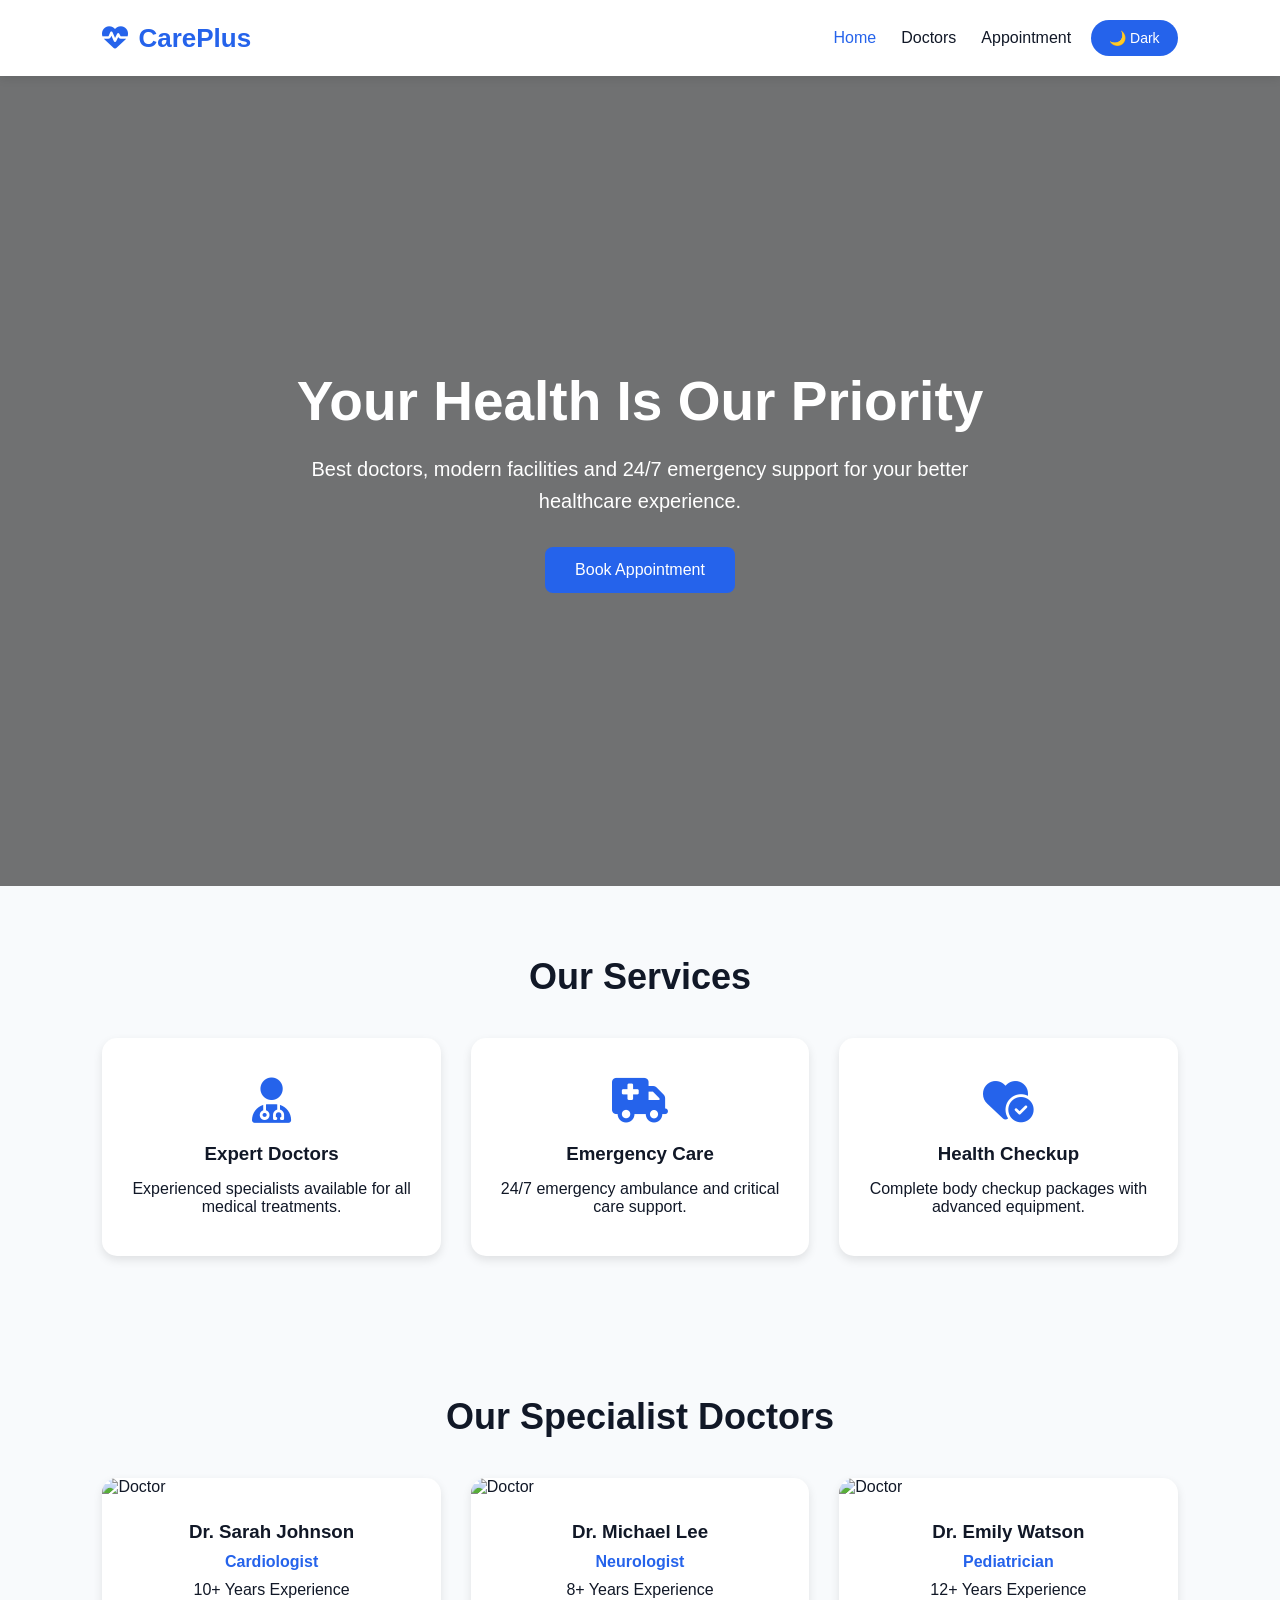
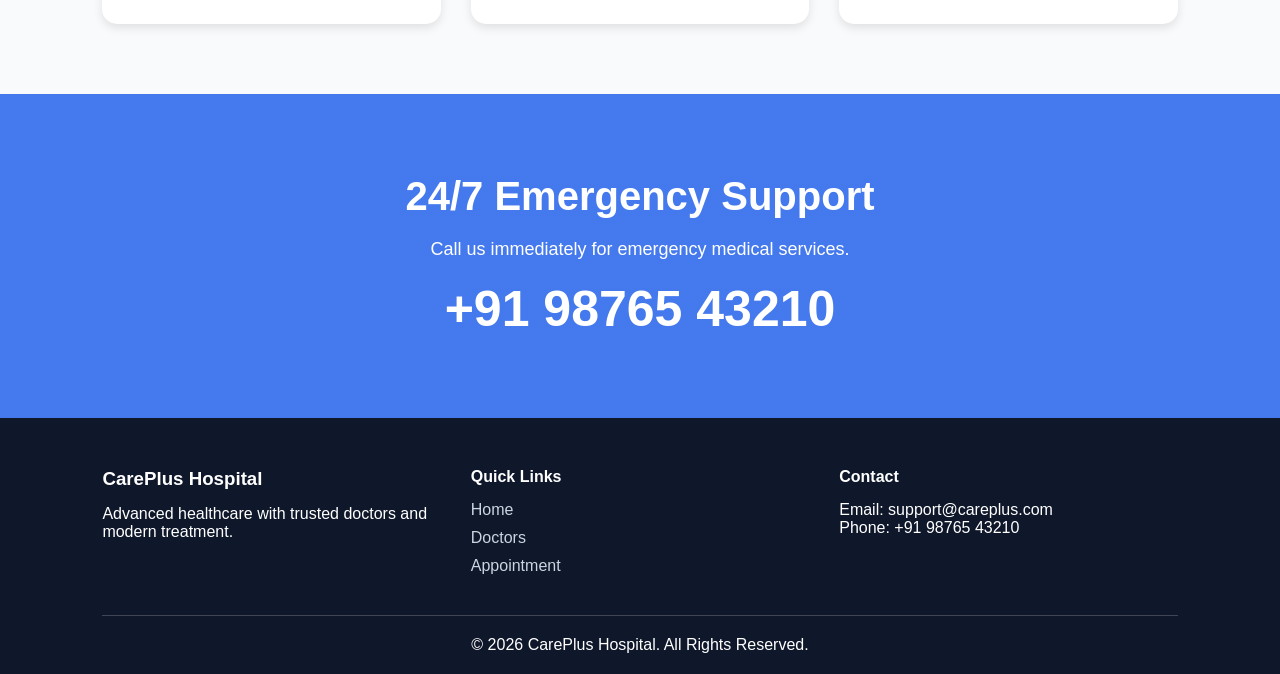
==== index.html @ 38e8717f "Hospital Management Website Project" ====
<!DOCTYPE html>
<html lang="en">

<head>

    <meta charset="UTF-8">

    <meta name="viewport" content="width=device-width, initial-scale=1.0">

    <title>CarePlus Hospital</title>

    <!-- CSS -->

    <link rel="stylesheet" href="css/style.css">

    <!-- FONT AWESOME -->

    <link rel="stylesheet"
        href="https://cdnjs.cloudflare.com/ajax/libs/font-awesome/6.5.1/css/all.min.css"/>

</head>

<body>

    <!-- NAVBAR -->

    <header class="navbar">

        <div class="logo">

            <i class="fa-solid fa-heart-pulse"></i>

            CarePlus

        </div>

        <!-- MOBILE MENU BUTTON -->

        <button class="menu-toggle" id="menuToggle">

            <i class="fa-solid fa-bars"></i>

        </button>

        <nav class="nav-container" id="navContainer">

            <ul class="nav-links">

                <li>
                    <a href="index.html" class="active">Home</a>
                </li>

                <li>
                    <a href="doctors.html">Doctors</a>
                </li>

                <li>
                    <a href="appointment.html">Appointment</a>
                </li>

            </ul>

            <!-- DARK MODE -->

            <button id="themeToggle" class="theme-btn">

                🌙 Dark

            </button>

        </nav>

    </header>

    <!-- HERO SECTION -->

    <section class="hero">

        <div class="hero-content">

            <h1>Your Health Is Our Priority</h1>

            <p>
                Best doctors, modern facilities and 24/7 emergency support
                for your better healthcare experience.
            </p>

            <a href="appointment.html" class="btn-primary">

                Book Appointment

            </a>

        </div>

    </section>

    <!-- SERVICES SECTION -->

    <section class="services-section">

        <h2>Our Services</h2>

        <div class="services-grid">

            <!-- SERVICE 1 -->

            <div class="service-card">

                <i class="fa-solid fa-user-doctor"></i>

                <h3>Expert Doctors</h3>

                <p>
                    Experienced specialists available for all medical treatments.
                </p>

            </div>

            <!-- SERVICE 2 -->

            <div class="service-card">

                <i class="fa-solid fa-truck-medical"></i>

                <h3>Emergency Care</h3>

                <p>
                    24/7 emergency ambulance and critical care support.
                </p>

            </div>

            <!-- SERVICE 3 -->

            <div class="service-card">

                <i class="fa-solid fa-heart-circle-check"></i>

                <h3>Health Checkup</h3>

                <p>
                    Complete body checkup packages with advanced equipment.
                </p>

            </div>

        </div>

    </section>

    <!-- DOCTORS SECTION -->

    <section class="doctors-section">

        <h2>Our Specialist Doctors</h2>

        <div class="doctor-grid">

            <!-- DOCTOR 1 -->

            <div class="doctor-card">

                <img
                    src="https://images.unsplash.com/photo-1612349317150-e413f6a5b16d?q=80&w=1200&auto=format&fit=crop"
                    alt="Doctor"
                    class="doctor-img">

                <div class="doctor-content">

                    <h3>Dr. Sarah Johnson</h3>

                    <p>Cardiologist</p>

                    <span>10+ Years Experience</span>

                </div>

            </div>

            <!-- DOCTOR 2 -->

            <div class="doctor-card">

                <img
                    src="https://images.unsplash.com/photo-1559839734-2b71ea197ec2?q=80&w=1200&auto=format&fit=crop"
                    alt="Doctor"
                    class="doctor-img">

                <div class="doctor-content">

                    <h3>Dr. Michael Lee</h3>

                    <p>Neurologist</p>

                    <span>8+ Years Experience</span>

                </div>

            </div>

            <!-- DOCTOR 3 -->

            <div class="doctor-card">

                <img
                    src="https://images.unsplash.com/photo-1594824476967-48c8b964273f?q=80&w=1200&auto=format&fit=crop"
                    alt="Doctor"
                    class="doctor-img">

                <div class="doctor-content">

                    <h3>Dr. Emily Watson</h3>

                    <p>Pediatrician</p>

                    <span>12+ Years Experience</span>

                </div>

            </div>

        </div>

    </section>

    <!-- EMERGENCY SECTION -->

    <section class="emergency-section">

        <div class="emergency-content">

            <h2>24/7 Emergency Support</h2>

            <p>
                Call us immediately for emergency medical services.
            </p>

            <h1>+91 98765 43210</h1>

        </div>

    </section>

    <!-- FOOTER -->

    <footer class="main-footer">

        <div class="footer-grid">

            <div>

                <h3>CarePlus Hospital</h3>

                <p>
                    Advanced healthcare with trusted doctors and modern treatment.
                </p>

            </div>

            <div>

                <h4>Quick Links</h4>

                <ul>

                    <li>
                        <a href="index.html">Home</a>
                    </li>

                    <li>
                        <a href="doctors.html">Doctors</a>
                    </li>

                    <li>
                        <a href="appointment.html">Appointment</a>
                    </li>

                </ul>

            </div>

            <div>

                <h4>Contact</h4>

                <p>Email: support@careplus.com</p>

                <p>Phone: +91 98765 43210</p>

            </div>

        </div>

        <div class="footer-bottom">

            <p>

                © 2026 CarePlus Hospital. All Rights Reserved.

            </p>

        </div>

    </footer>

    <!-- JS -->

    <script src="js/script.js"></script>

</body>

</html>
---- css/style.css ----
/* ROOT COLORS */

:root{

    --bg:#f8fafc;
    --card:#ffffff;
    --text:#111827;
    --primary:#2563eb;
    --dark:#111827;

}

/* DARK MODE */

[data-theme="dark"]{

    --bg:#111827;
    --card:#1f2937;
    --text:#f9fafb;

}

/* RESET */

*{
    margin:0;
    padding:0;
    box-sizing:border-box;
    font-family:Arial,sans-serif;
}

body{
    background:var(--bg);
    color:var(--text);
    transition:0.3s;
}

/* NAVBAR */

.navbar{
    display:flex;
    justify-content:space-between;
    align-items:center;
    padding:20px 8%;
    background:var(--card);
    position:sticky;
    top:0;
    z-index:100;
    box-shadow:0 2px 10px rgba(0,0,0,0.1);
}

.logo{
    font-size:26px;
    font-weight:bold;
    color:var(--primary);
    display:flex;
    align-items:center;
    gap:10px;
}

.nav-container{
    display:flex;
    align-items:center;
    gap:20px;
}

.nav-links{
    display:flex;
    list-style:none;
}

.nav-links li{
    margin-left:25px;
}

.nav-links a{
    text-decoration:none;
    color:var(--text);
    font-weight:500;
    transition:0.3s;
}

.nav-links a:hover{
    color:var(--primary);
}

.nav-links .active{
    color:var(--primary);
}

.theme-btn{
    border:none;
    padding:10px 18px;
    border-radius:30px;
    cursor:pointer;
    background:var(--primary);
    color:white;
    font-size:14px;
}

/* HERO */

.hero{
    height:90vh;

    background:
    linear-gradient(rgba(0,0,0,0.55),rgba(0,0,0,0.55)),
    url('https://images.unsplash.com/photo-1586773860418-d37222d8fce3?q=80&w=1600&auto=format&fit=crop');

    background-size:cover;
    background-position:center;
    background-repeat:no-repeat;

    display:flex;
    justify-content:center;
    align-items:center;
    text-align:center;

    color:white;
    padding:20px;
}

.hero-content{
    max-width:700px;
}

.hero-content h1{
    font-size:55px;
    margin-bottom:20px;
}

.hero-content p{
    font-size:20px;
    margin-bottom:30px;
    line-height:1.6;
}

.btn-primary{
    display:inline-block;
    background:var(--primary);
    color:white;
    text-decoration:none;
    padding:14px 30px;
    border-radius:8px;
    transition:0.3s;
}

.btn-primary:hover{
    opacity:0.9;
}

/* SERVICES */

.services-section{
    padding:70px 8%;
}

.services-section h2{
    text-align:center;
    margin-bottom:40px;
    font-size:36px;
}

.services-grid{
    display:grid;
    grid-template-columns:repeat(auto-fit,minmax(280px,1fr));
    gap:30px;
}

.service-card{
    background:var(--card);
    padding:40px 25px;
    border-radius:15px;
    text-align:center;
    box-shadow:0 4px 10px rgba(0,0,0,0.1);
    transition:0.3s;
}

.service-card:hover{
    transform:translateY(-8px);
}

.service-card i{
    font-size:45px;
    color:var(--primary);
    margin-bottom:20px;
}

.service-card h3{
    margin-bottom:15px;
}

/* DOCTORS */

.doctors-section{
    padding:70px 8%;
}

.doctors-section h2{
    text-align:center;
    margin-bottom:40px;
    font-size:36px;
}

.doctor-grid{
    display:grid;
    grid-template-columns:repeat(auto-fit,minmax(300px,1fr));
    gap:30px;
}

.doctor-card{
    background:var(--card);
    border-radius:15px;
    overflow:hidden;
    box-shadow:0 4px 10px rgba(0,0,0,0.1);
    transition:0.3s;
}

.doctor-card:hover{
    transform:translateY(-8px);
}

.doctor-img{
    width:100%;
    height:320px;
    object-fit:cover;
    object-position:center top;
}

.doctor-content{
    padding:25px;
    text-align:center;
}

.doctor-content h3{
    margin-bottom:10px;
}

.doctor-content p{
    color:var(--primary);
    margin-bottom:10px;
    font-weight:bold;
}

/* EMERGENCY */

.emergency-section{
    padding:80px 8%;

    background:
    linear-gradient(rgba(37,99,235,0.85),rgba(37,99,235,0.85)),
    url('https://images.unsplash.com/photo-1516549655169-df83a0774514?q=80&w=1600&auto=format&fit=crop');

    background-size:cover;
    background-position:center;

    text-align:center;
    color:white;
}

.emergency-content h2{
    font-size:40px;
    margin-bottom:20px;
}

.emergency-content p{
    margin-bottom:20px;
    font-size:18px;
}

.emergency-content h1{
    font-size:50px;
}

/* FOOTER */

.main-footer{
    background:#0f172a;
    color:white;
    padding:50px 8% 20px;
}

.footer-grid{
    display:grid;
    grid-template-columns:repeat(auto-fit,minmax(220px,1fr));
    gap:30px;
}

.footer-grid h3,
.footer-grid h4{
    margin-bottom:15px;
}

.footer-grid ul{
    list-style:none;
}

.footer-grid li{
    margin-bottom:10px;
}

.footer-grid a{
    text-decoration:none;
    color:#cbd5e1;
}

.footer-grid a:hover{
    color:white;
}

.footer-bottom{
    text-align:center;
    margin-top:30px;
    border-top:1px solid rgba(255,255,255,0.2);
    padding-top:20px;
}

/* MOBILE MENU */

.menu-toggle{
    display:none;
    background:none;
    border:none;
    font-size:24px;
    cursor:pointer;
    color:var(--text);
}

/* RESPONSIVE */

@media(max-width:768px){

    .menu-toggle{
        display:block;
    }

    .nav-container{
        display:none;
        flex-direction:column;
        position:absolute;
        top:80px;
        left:0;
        width:100%;
        background:var(--card);
        padding:20px;
        box-shadow:0 4px 10px rgba(0,0,0,0.1);
    }

    .nav-container.show{
        display:flex;
    }

    .nav-links{
        flex-direction:column;
        width:100%;
    }

    .nav-links li{
        margin:15px 0;
        text-align:center;
    }

    .hero-content h1{
        font-size:38px;
    }

    .hero-content p{
        font-size:16px;
    }

    .emergency-content h1{
        font-size:34px;
    }

}
.booking-form{
    background:var(--card);
    padding:40px;
    border-radius:15px;
    box-shadow:0 6px 20px rgba(0,0,0,0.15);
    max-width:600px;
    margin:auto;
}

.input-group{
    margin-bottom:18px;
}

.input-group input,
.input-group select,
.input-group textarea{
    width:100%;
    padding:14px;
    border:1px solid #e5e7eb;
    border-radius:10px;
    font-size:16px;
    outline:none;
    background:#f9fafb;
}

.input-group textarea{
    height:120px;
    resize:none;
}

.submit-btn{
    width:100%;
    background:var(--primary);
    color:white;
    padding:14px;
    border:none;
    border-radius:10px;
    font-size:16px;
    cursor:pointer;
}

.submit-btn:hover{
    opacity:0.9;
}
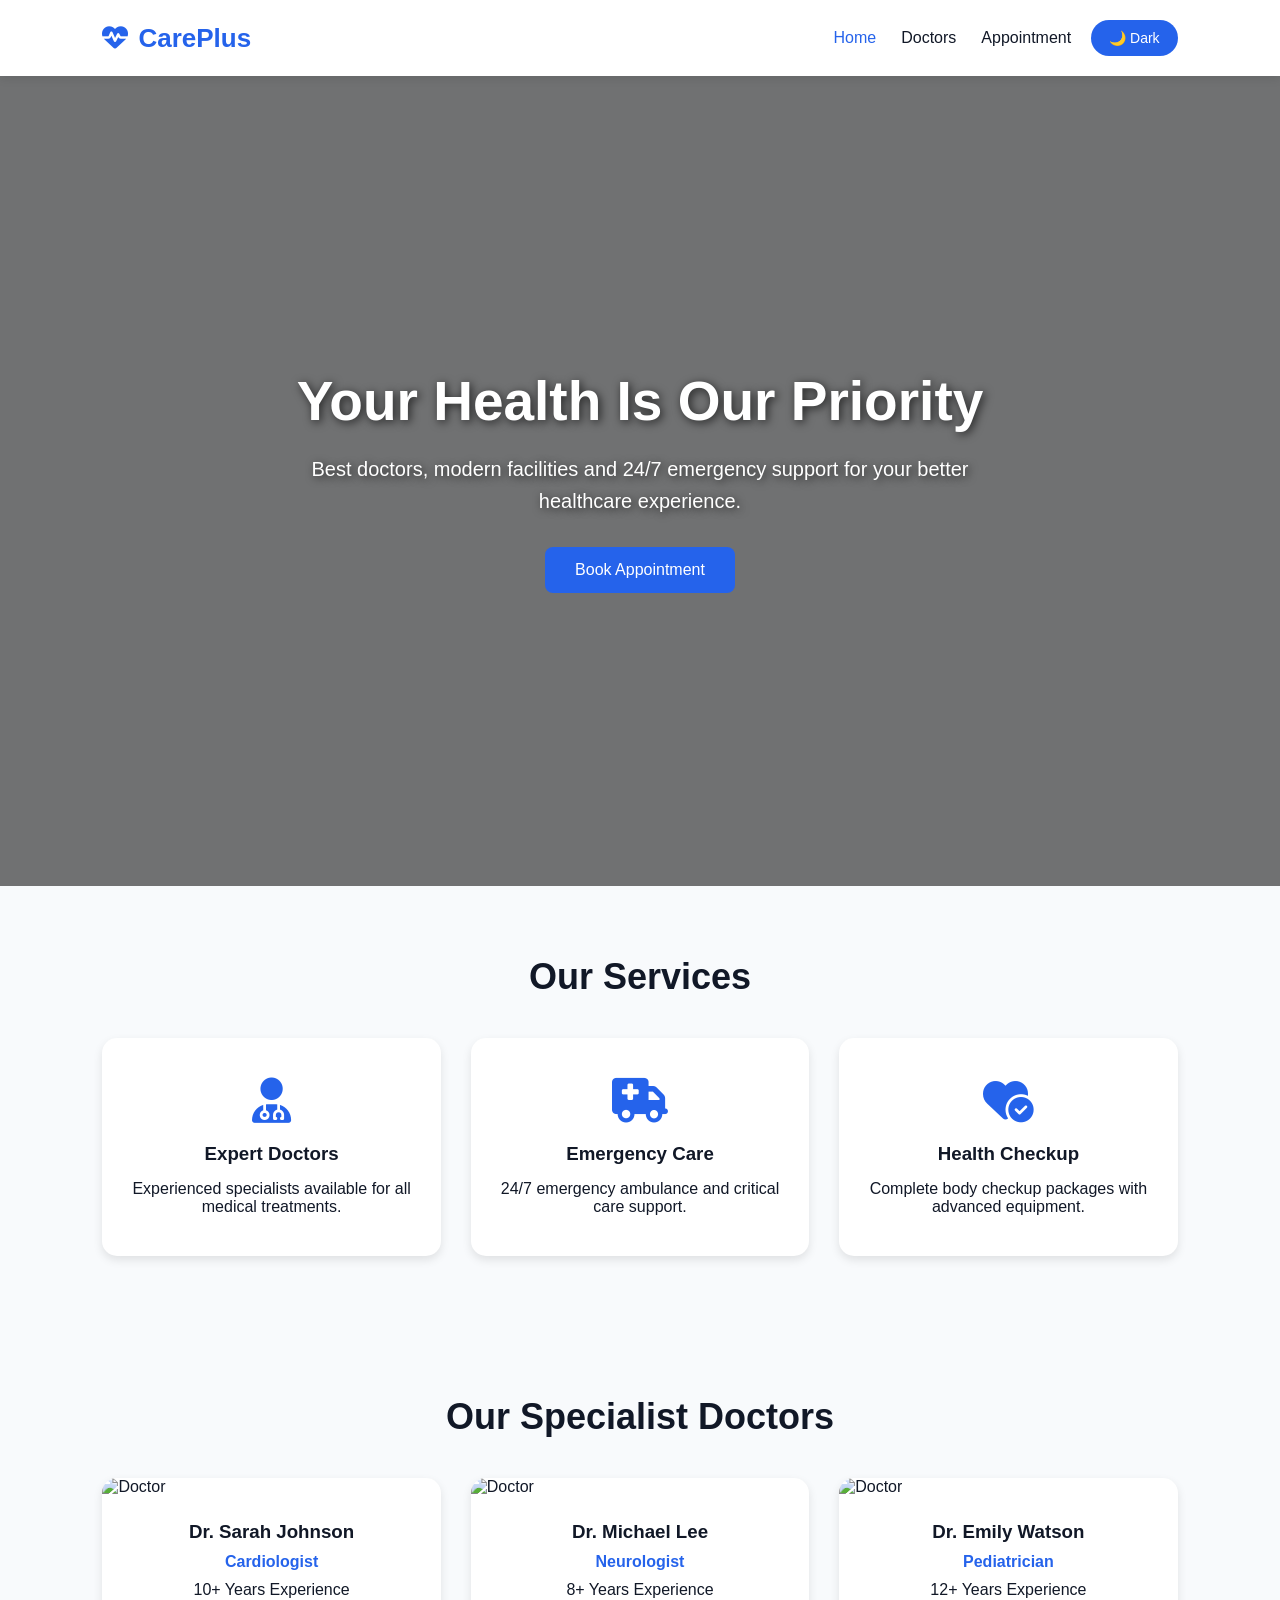
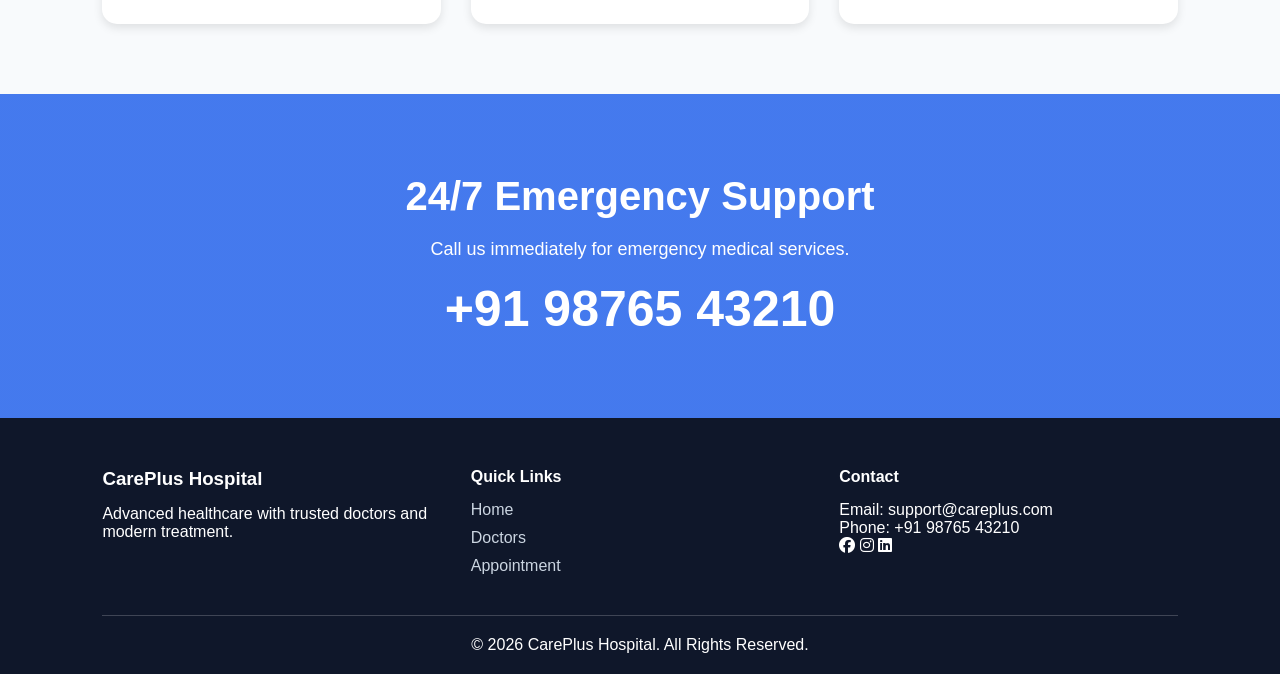
==== commit b3c8b478: "Completed Hospital Management Website Project" ====
--- a/index.html
+++ b/index.html
@@ -288,6 +288,18 @@
 
                 <p>Phone: +91 98765 43210</p>
 
+               
+                <div class="social-icons">
+                    
+
+    <i class="fa-brands fa-facebook"></i>
+
+    <i class="fa-brands fa-instagram"></i>
+
+    <i class="fa-brands fa-linkedin"></i>
+
+</div>
+
             </div>
 
         </div>
--- a/css/style.css
+++ b/css/style.css
@@ -1,3 +1,6 @@
+html{
+    scroll-behavior:smooth;
+}
 /* ROOT COLORS */
 
 :root{
@@ -98,26 +101,28 @@
     font-size:14px;
 }
 
-/* HERO */
+/* HERO COMMON */
 
 .hero{
     height:90vh;
-
+    display:flex;
+    justify-content:center;
+    align-items:center;
+    text-align:center;
+    color:white;
+    padding:20px;
+
+    background-size:cover;
+    background-position:center;
+    background-repeat:no-repeat;
+}
+
+/* HOME HERO */
+
+.hero{
     background:
     linear-gradient(rgba(0,0,0,0.55),rgba(0,0,0,0.55)),
     url('https://images.unsplash.com/photo-1586773860418-d37222d8fce3?q=80&w=1600&auto=format&fit=crop');
-
-    background-size:cover;
-    background-position:center;
-    background-repeat:no-repeat;
-
-    display:flex;
-    justify-content:center;
-    align-items:center;
-    text-align:center;
-
-    color:white;
-    padding:20px;
 }
 
 .hero-content{
@@ -127,12 +132,15 @@
 .hero-content h1{
     font-size:55px;
     margin-bottom:20px;
+    font-weight:bold;
+    text-shadow:2px 2px 10px rgba(0,0,0,0.7);
 }
 
 .hero-content p{
     font-size:20px;
     margin-bottom:30px;
     line-height:1.6;
+    text-shadow:2px 2px 8px rgba(0,0,0,0.7);
 }
 
 .btn-primary{
@@ -226,7 +234,13 @@
     object-fit:cover;
     object-position:center top;
 }
-
+.doctor-img{
+    transition:0.3s;
+}
+
+.doctor-card:hover .doctor-img{
+    transform:scale(1.05);
+}
 .doctor-content{
     padding:25px;
     text-align:center;
@@ -272,6 +286,94 @@
     font-size:50px;
 }
 
+/* APPOINTMENT FORM */
+
+.contact-section{
+    padding:70px 8%;
+}
+
+.booking-form{
+    background:var(--card);
+    padding:40px;
+    border-radius:15px;
+    box-shadow:0 6px 20px rgba(0,0,0,0.15);
+    max-width:600px;
+    margin:auto;
+}
+
+.booking-form h2{
+    text-align:center;
+    margin-bottom:25px;
+}
+
+.input-group{
+    margin-bottom:18px;
+}
+
+.input-group input,
+.input-group select,
+.input-group textarea{
+    width:100%;
+    padding:14px;
+    border:1px solid #e5e7eb;
+    border-radius:10px;
+    font-size:16px;
+    outline:none;
+    background:#f9fafb;
+}
+
+.input-group textarea{
+    height:120px;
+    resize:none;
+}
+
+.submit-btn{
+    width:100%;
+    background:var(--primary);
+    color:white;
+    padding:14px;
+    border:none;
+    border-radius:10px;
+    font-size:16px;
+    cursor:pointer;
+    transition:0.3s;
+}
+
+.submit-btn:hover{
+    opacity:0.9;
+}
+
+/* DOCTORS HERO */
+
+/* DOCTORS HERO */
+
+.doctors-hero{
+    height:70vh;
+
+    background:
+    linear-gradient(rgba(0,0,0,0.7),rgba(0,0,0,0.7)),
+    url('https://images.unsplash.com/photo-1519494026892-80bbd2d6fd0d?q=80&w=1600&auto=format&fit=crop');
+
+    background-size:cover;
+    background-position:center;
+    background-repeat:no-repeat;
+}
+
+/* APPOINTMENT HERO */
+
+/* APPOINTMENT HERO */
+
+.appointment-hero{
+    height:70vh;
+
+    background:
+    linear-gradient(rgba(0,0,0,0.5),rgba(0,0,0,0.5)),
+    url('https://images.unsplash.com/photo-1584515933487-779824d29309?q=80&w=1600&auto=format&fit=crop');
+
+    background-size:cover;
+    background-position:center;
+    background-repeat:no-repeat;
+}
 /* FOOTER */
 
 .main-footer{
@@ -372,48 +474,65 @@
         font-size:34px;
     }
 
-}
+    .booking-form{
+        padding:25px;
+    }
+}
+
+/* BUTTON HOVER */
+
+.btn-primary:hover,
+.submit-btn:hover,
+.theme-btn:hover{
+    transform:scale(1.05);
+    transition:0.3s;
+}
+/* PROFESSIONAL APPOINTMENT SECTION */
+
+.contact-section{
+    padding:80px 8%;
+}
+
+.appointment-wrapper{
+    display:grid;
+    grid-template-columns:1fr 1fr;
+    gap:40px;
+    align-items:center;
+}
+
+.appointment-image img{
+    width:100%;
+    height:100%;
+    object-fit:cover;
+    border-radius:20px;
+    box-shadow:0 10px 30px rgba(0,0,0,0.2);
+}
+
 .booking-form{
     background:var(--card);
     padding:40px;
-    border-radius:15px;
-    box-shadow:0 6px 20px rgba(0,0,0,0.15);
-    max-width:600px;
-    margin:auto;
-}
-
-.input-group{
-    margin-bottom:18px;
-}
-
-.input-group input,
-.input-group select,
-.input-group textarea{
-    width:100%;
-    padding:14px;
-    border:1px solid #e5e7eb;
-    border-radius:10px;
-    font-size:16px;
-    outline:none;
-    background:#f9fafb;
-}
-
-.input-group textarea{
-    height:120px;
-    resize:none;
-}
-
+    border-radius:20px;
+    box-shadow:0 10px 30px rgba(0,0,0,0.15);
+}
+
+.booking-form h2{
+    text-align:center;
+    margin-bottom:25px;
+    font-size:32px;
+}
+
+@media(max-width:768px){
+
+    .appointment-wrapper{
+        grid-template-columns:1fr;
+    }
+
+}
+.doctor-card:hover,
+.service-card:hover{
+    transform:translateY(-10px);
+}
+.btn-primary,
 .submit-btn{
-    width:100%;
-    background:var(--primary);
-    color:white;
-    padding:14px;
-    border:none;
-    border-radius:10px;
-    font-size:16px;
-    cursor:pointer;
-}
-
-.submit-btn:hover{
-    opacity:0.9;
+    transition:0.3s ease;
 }
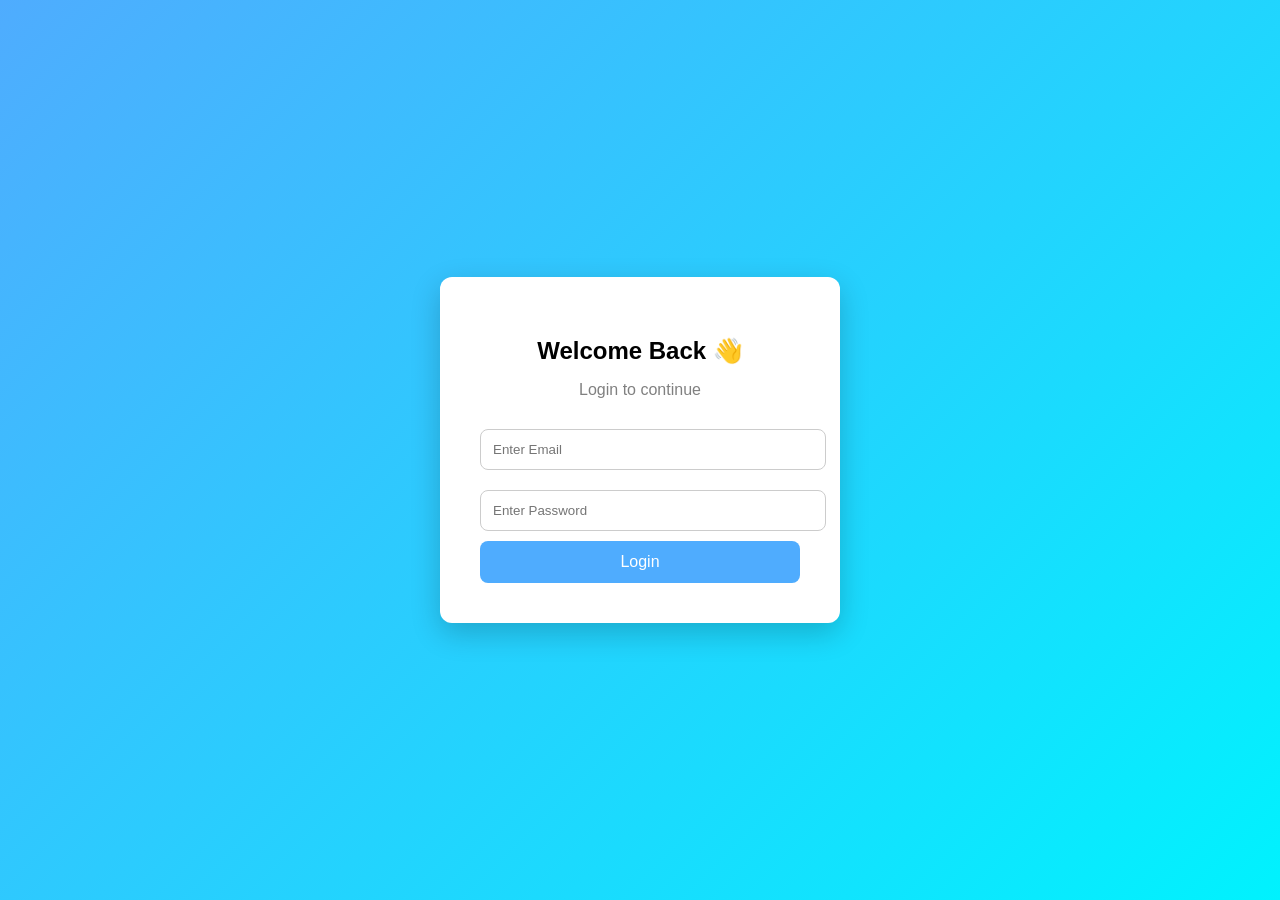
==== commit dd394039: "updated changes" ====
--- a/index.html
+++ b/index.html
@@ -21,6 +21,18 @@
 </head>
 
 <body>
+     <!-- LOGIN CHECK -->
+    <script>
+        document.addEventListener("DOMContentLoaded", () => {
+
+            const user = localStorage.getItem("CarePlus_User");
+
+            if (!user) {
+                window.location.href = "login.html";
+            }
+
+        });
+    </script>
 
     <!-- NAVBAR -->
 
@@ -57,7 +69,10 @@
                 <li>
                     <a href="appointment.html">Appointment</a>
                 </li>
-
+                <li>
+                    <a href="#" id="logoutBtn">Logout</a>
+                </li>
+                
             </ul>
 
             <!-- DARK MODE -->
@@ -316,7 +331,28 @@
 
     </footer>
 
-    <!-- JS -->
+     <!-- LOGOUT SCRIPT -->
+    <script>
+        document.addEventListener("DOMContentLoaded", () => {
+
+            const logoutBtn = document.getElementById("logoutBtn");
+
+            if (logoutBtn) {
+
+                logoutBtn.addEventListener("click", (e) => {
+
+                    e.preventDefault();
+
+                    localStorage.removeItem("CarePlus_User");
+
+                    window.location.href = "login.html";
+
+                });
+
+            }
+
+        });
+    </script>
 
     <script src="js/script.js"></script>
 
